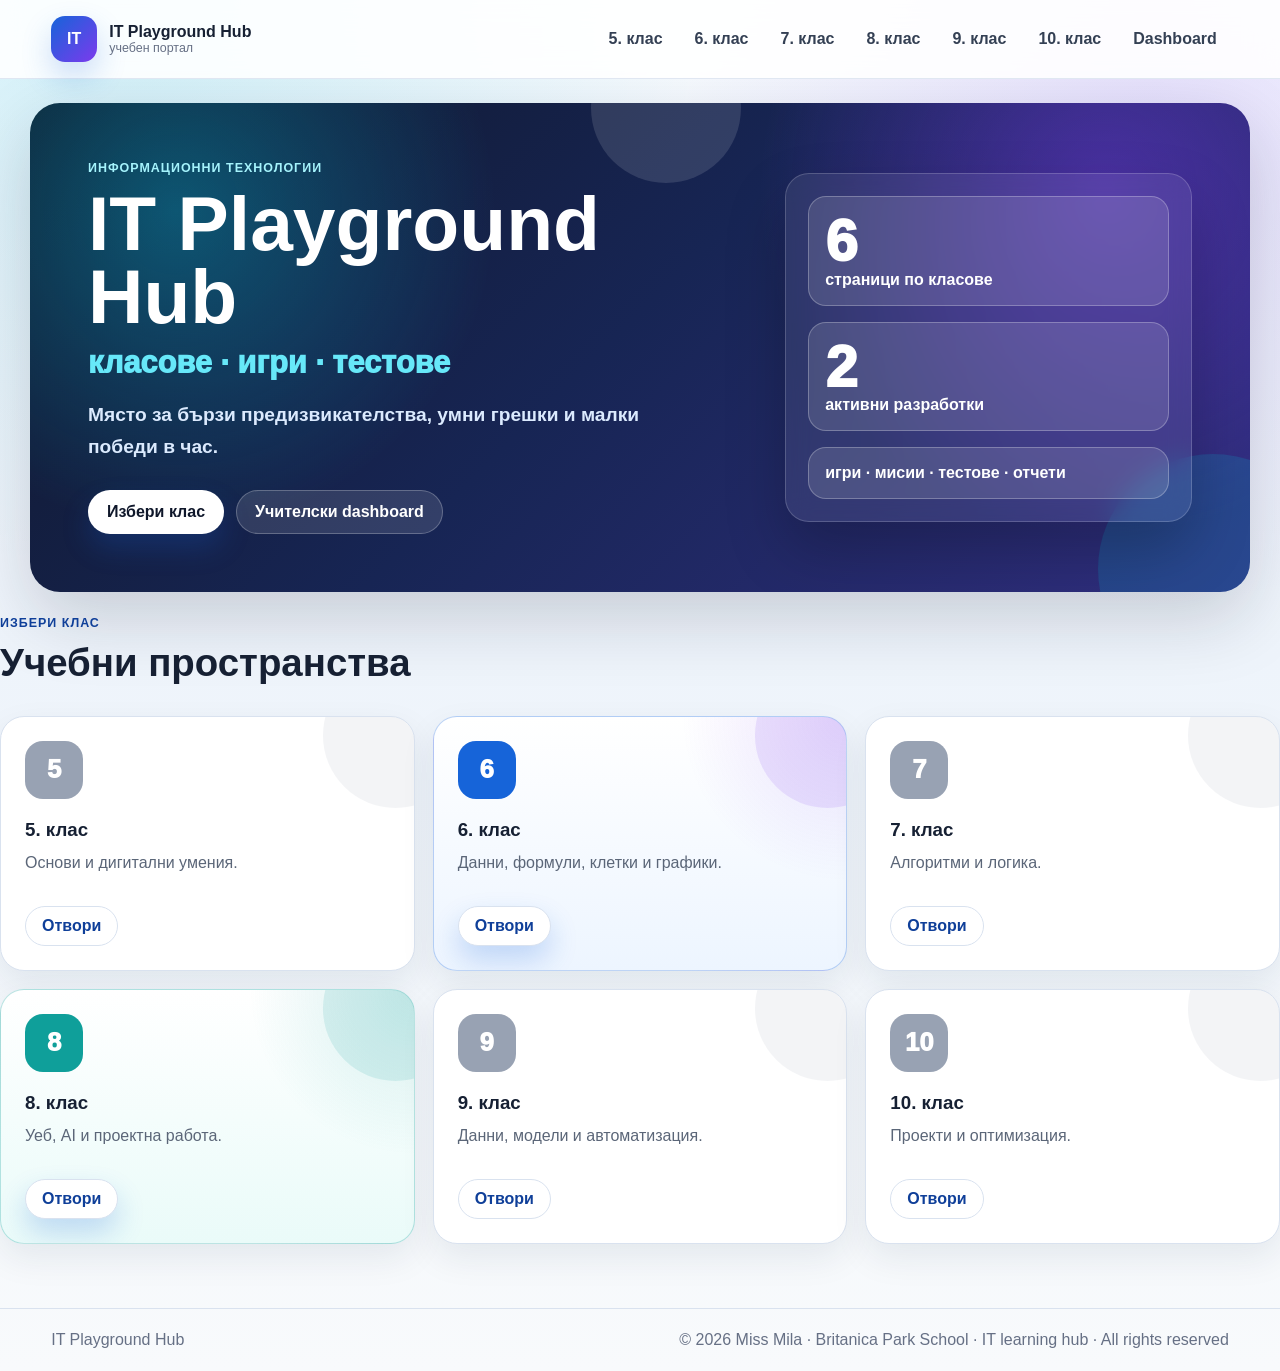
==== index.html @ 0c48a941 "Initial upload local files to git Uploading the first batch of files to the website, so it could go " ====
<!doctype html>
<html lang="bg">
<head>
  <meta charset="utf-8">
  <meta name="viewport" content="width=device-width, initial-scale=1">
  <title>IT Playground Hub</title>
  <link rel="stylesheet" href="styles.css">
</head>
<body>
  <header class="site-header">
    <a class="brand" href="index.html" aria-label="IT Playground Hub начало">
      <span class="brand-mark">IT</span>
      <span>
        <strong>IT Playground Hub</strong>
        <small>учебен портал</small>
      </span>
    </a>

    <button class="nav-toggle" type="button" aria-expanded="false" aria-controls="main-nav">
      Меню
    </button>

    <nav class="main-nav" id="main-nav" aria-label="Основна навигация">
      <a href="grade-5.html">5. клас</a>
      <a href="grade-6.html">6. клас</a>
      <a href="grade-7.html">7. клас</a>
      <a href="grade-8.html">8. клас</a>
      <a href="grade-9.html">9. клас</a>
      <a href="grade-10.html">10. клас</a>
      <a href="dashboard.html">Dashboard</a>
    </nav>
  </header>

  <main>
    <section class="hero">
      <div class="hero-copy">
        <p class="eyebrow">Информационни технологии</p>
        <h1>IT Playground Hub</h1>
        <p class="hero-subtitle">класове · игри · тестове</p>
        <p class="hero-text">
          Място за бързи предизвикателства, умни грешки и малки победи в час.
        </p>
        <div class="hero-actions">
          <a class="button primary" href="#classes">Избери клас</a>
          <a class="button secondary" href="dashboard.html">Учителски dashboard</a>
        </div>
      </div>
      <div class="hero-panel" aria-label="Акценти">
        <div class="metric-card">
          <span class="metric-value">6</span>
          <span class="metric-label">страници по класове</span>
        </div>
        <div class="metric-card accent">
          <span class="metric-value">2</span>
          <span class="metric-label">активни разработки</span>
        </div>
        <div class="status-strip">игри · мисии · тестове · отчети</div>
      </div>
    </section>

    <section class="section" id="classes">
      <div class="section-heading">
        <p class="eyebrow">Избери клас</p>
        <h2>Учебни пространства</h2>
      </div>

      <div class="class-grid">
        <article class="class-card muted">
          <span class="class-number">5</span>
          <h3>5. клас</h3>
          <p>Основи и дигитални умения.</p>
          <a class="button compact" href="grade-5.html">Отвори</a>
        </article>

        <article class="class-card live">
          <span class="class-number">6</span>
          <h3>6. клас</h3>
          <p>Данни, формули, клетки и графики.</p>
          <a class="button compact primary" href="grade-6.html">Отвори</a>
        </article>

        <article class="class-card muted">
          <span class="class-number">7</span>
          <h3>7. клас</h3>
          <p>Алгоритми и логика.</p>
          <a class="button compact" href="grade-7.html">Отвори</a>
        </article>

        <article class="class-card live teal">
          <span class="class-number">8</span>
          <h3>8. клас</h3>
          <p>Уеб, AI и проектна работа.</p>
          <a class="button compact primary" href="grade-8.html">Отвори</a>
        </article>

        <article class="class-card muted">
          <span class="class-number">9</span>
          <h3>9. клас</h3>
          <p>Данни, модели и автоматизация.</p>
          <a class="button compact" href="grade-9.html">Отвори</a>
        </article>

        <article class="class-card muted">
          <span class="class-number">10</span>
          <h3>10. клас</h3>
          <p>Проекти и оптимизация.</p>
          <a class="button compact" href="grade-10.html">Отвори</a>
        </article>
      </div>
    </section>
  </main>

  <footer class="site-footer">
    <span>IT Playground Hub</span>
    <span>© 2026 Miss Mila · Britanica Park School · IT learning hub · All rights reserved</span>
  </footer>

  <script src="script.js"></script>
</body>
</html>
---- styles.css ----
:root {
  color-scheme: light;
  --ink: #162033;
  --muted: #667085;
  --soft: #f4f7fb;
  --panel: #ffffff;
  --line: #d9e2ef;
  --blue: #1664d9;
  --blue-dark: #0f3f99;
  --teal: #0f9f9a;
  --rose: #d83f6a;
  --amber: #f2a31b;
  --violet: #7c3aed;
  --cyan: #06b6d4;
  --dark: #0f172a;
  --shadow: 0 18px 55px rgba(18, 32, 58, 0.13);
  --lift-shadow: 0 26px 70px rgba(15, 23, 42, 0.18);
  font-family: Inter, "Segoe UI", Arial, sans-serif;
}

* {
  box-sizing: border-box;
}

body {
  margin: 0;
  color: var(--ink);
  background:
    radial-gradient(circle at 10% 0%, rgba(6, 182, 212, 0.16), transparent 32%),
    radial-gradient(circle at 90% 10%, rgba(124, 58, 237, 0.14), transparent 28%),
    linear-gradient(180deg, #f7fbff 0%, #eef4fb 48%, #f8fafc 100%);
}

a {
  color: inherit;
}

.site-header {
  position: sticky;
  top: 0;
  z-index: 10;
  display: flex;
  align-items: center;
  justify-content: space-between;
  gap: 24px;
  padding: 16px clamp(18px, 4vw, 54px);
  background: rgba(255, 255, 255, 0.88);
  border-bottom: 1px solid rgba(217, 226, 239, 0.8);
  backdrop-filter: blur(16px);
}

.brand {
  display: inline-flex;
  align-items: center;
  gap: 12px;
  text-decoration: none;
}

.brand-mark {
  display: grid;
  width: 46px;
  height: 46px;
  place-items: center;
  border-radius: 14px;
  color: #fff;
  font-weight: 900;
  letter-spacing: 0;
  background: linear-gradient(135deg, var(--blue), var(--violet));
  box-shadow: 0 14px 30px rgba(22, 100, 217, 0.22);
  transition: transform 180ms ease, box-shadow 180ms ease;
}

.brand:hover .brand-mark {
  transform: rotate(-3deg) scale(1.04);
  box-shadow: 0 18px 38px rgba(22, 100, 217, 0.3);
}

.brand strong,
.brand small {
  display: block;
}

.brand strong {
  font-size: 1rem;
}

.brand small {
  color: var(--muted);
  font-size: 0.78rem;
}

.main-nav {
  display: flex;
  align-items: center;
  gap: 8px;
  flex-wrap: wrap;
}

.main-nav a {
  padding: 10px 12px;
  border-radius: 999px;
  color: #344054;
  font-weight: 700;
  text-decoration: none;
  transition: color 160ms ease, background 160ms ease, transform 160ms ease;
}

.main-nav a:hover,
.main-nav a:focus-visible {
  color: var(--blue-dark);
  background: #eaf2ff;
  outline: none;
  transform: translateY(-1px);
}

.nav-toggle {
  display: none;
  border: 0;
  border-radius: 999px;
  padding: 10px 14px;
  color: #fff;
  background: var(--blue);
  font-weight: 800;
}

.hero,
.page-shell {
  width: min(1160px, calc(100% - 32px));
  margin: 0 auto;
}

.hero {
  position: relative;
  display: grid;
  grid-template-columns: minmax(0, 1.1fr) minmax(320px, 0.7fr);
  gap: clamp(24px, 5vw, 58px);
  align-items: center;
  width: min(1220px, calc(100% - 32px));
  margin-top: 24px;
  padding: clamp(30px, 5vw, 58px);
  overflow: hidden;
  border-radius: 30px;
  color: #fff;
  background:
    radial-gradient(circle at 12% 22%, rgba(6, 182, 212, 0.38), transparent 28%),
    radial-gradient(circle at 88% 18%, rgba(124, 58, 237, 0.45), transparent 30%),
    linear-gradient(135deg, #0f172a 0%, #172554 48%, #312e81 100%);
  box-shadow: var(--lift-shadow);
}

.hero::before,
.hero::after {
  content: "";
  position: absolute;
  border-radius: 999px;
  pointer-events: none;
}

.hero::before {
  width: 230px;
  height: 230px;
  right: -78px;
  bottom: -92px;
  background: rgba(6, 182, 212, 0.18);
}

.hero::after {
  width: 150px;
  height: 150px;
  left: 46%;
  top: -70px;
  background: rgba(255, 255, 255, 0.12);
}

.hero > * {
  position: relative;
  z-index: 1;
}

.eyebrow {
  margin: 0 0 12px;
  color: var(--blue-dark);
  font-size: 0.78rem;
  font-weight: 900;
  letter-spacing: 0.08em;
  text-transform: uppercase;
}

.hero .eyebrow {
  color: #a5f3fc;
}

h1,
h2,
h3,
p {
  margin-top: 0;
}

h1 {
  max-width: 850px;
  margin-bottom: 18px;
  font-size: clamp(2.45rem, 6vw, 4.8rem);
  line-height: 0.95;
  letter-spacing: 0;
}

.hero h1 {
  margin-bottom: 12px;
  text-wrap: balance;
}

.hero-subtitle {
  margin: 0 0 18px;
  color: #67e8f9;
  font-size: clamp(1.2rem, 2.4vw, 2rem);
  font-weight: 950;
}

h2 {
  font-size: clamp(1.8rem, 3vw, 2.6rem);
  line-height: 1.08;
}

.hero-text,
.page-hero p {
  max-width: 720px;
  color: #475467;
  font-size: clamp(1.05rem, 1.5vw, 1.24rem);
  line-height: 1.65;
}

.hero .hero-text {
  max-width: 620px;
  color: #dbeafe;
  font-weight: 700;
}

.hero-actions {
  display: flex;
  gap: 12px;
  flex-wrap: wrap;
  margin-top: 28px;
}

.button {
  display: inline-flex;
  min-height: 44px;
  align-items: center;
  justify-content: center;
  border: 1px solid transparent;
  border-radius: 999px;
  padding: 12px 18px;
  font-weight: 900;
  text-decoration: none;
  transition: transform 160ms ease, box-shadow 160ms ease, border-color 160ms ease, background 160ms ease;
}

.button:hover,
.button:focus-visible {
  transform: translateY(-2px);
  box-shadow: 0 18px 36px rgba(15, 23, 42, 0.18);
  outline: none;
}

.button.primary {
  color: #fff;
  background: linear-gradient(135deg, var(--blue), var(--violet));
  box-shadow: 0 14px 28px rgba(22, 100, 217, 0.22);
}

.hero .button.primary {
  color: var(--dark);
  background: #fff;
}

.button.secondary,
.button.compact {
  color: var(--blue-dark);
  background: #fff;
  border-color: var(--line);
}

.hero .button.secondary {
  color: #fff;
  background: rgba(255, 255, 255, 0.12);
  border-color: rgba(255, 255, 255, 0.24);
}

.button.compact {
  min-height: 40px;
  padding: 10px 16px;
}

.hero-panel {
  display: grid;
  gap: 16px;
  min-height: 320px;
  align-content: center;
  padding: 22px;
  border-radius: 24px;
  color: #fff;
  background:
    linear-gradient(rgba(255, 255, 255, 0.08), rgba(255, 255, 255, 0.08));
  border: 1px solid rgba(255, 255, 255, 0.18);
  box-shadow: 0 28px 60px rgba(0, 0, 0, 0.22);
  backdrop-filter: blur(12px);
}

.metric-card,
.status-strip {
  border: 1px solid rgba(255, 255, 255, 0.26);
  border-radius: 18px;
  padding: 16px;
  background: rgba(255, 255, 255, 0.12);
  transition: transform 180ms ease, background 180ms ease;
}

.metric-card:hover,
.status-strip:hover {
  transform: translateY(-3px);
  background: rgba(255, 255, 255, 0.17);
}

.metric-value,
.metric-label {
  display: block;
}

.metric-value {
  font-size: 3.6rem;
  line-height: 1;
  font-weight: 950;
}

.metric-label,
.status-strip {
  font-weight: 800;
}

.section {
  padding: 24px 0 64px;
}

.section-heading {
  margin-bottom: 22px;
}

.class-grid,
.activity-grid,
.dashboard-grid {
  display: grid;
  grid-template-columns: repeat(3, minmax(0, 1fr));
  gap: 18px;
}

.class-card,
.activity-card,
.dashboard-card,
.construction {
  position: relative;
  overflow: hidden;
  border: 1px solid var(--line);
  border-radius: 24px;
  padding: 24px;
  background: var(--panel);
  box-shadow: 0 14px 35px rgba(18, 32, 58, 0.08);
  transition: transform 180ms ease, box-shadow 180ms ease, border-color 180ms ease;
}

.class-card::after,
.activity-card::after,
.dashboard-card::after {
  content: "";
  position: absolute;
  top: -54px;
  right: -54px;
  width: 145px;
  height: 145px;
  border-radius: 999px;
  background: var(--card-accent, var(--blue));
  opacity: 0.12;
  transition: transform 220ms ease, opacity 220ms ease;
}

.class-card > *,
.activity-card > *,
.dashboard-card > * {
  position: relative;
  z-index: 1;
}

.class-card:hover,
.activity-card:hover,
.dashboard-card:hover {
  transform: translateY(-5px);
  border-color: rgba(22, 100, 217, 0.28);
  box-shadow: var(--lift-shadow);
}

.class-card:hover::after,
.activity-card:hover::after,
.dashboard-card:hover::after {
  transform: scale(1.18);
  opacity: 0.18;
}

.class-card {
  min-height: 255px;
  display: flex;
  flex-direction: column;
  align-items: flex-start;
}

.class-card h3,
.activity-card h2,
.dashboard-card h2 {
  margin-bottom: 10px;
}

.class-card p,
.activity-card p,
.dashboard-card p,
.construction p {
  color: #5b6678;
  line-height: 1.55;
}

.class-card .button {
  margin-top: auto;
}

.class-number {
  display: grid;
  width: 58px;
  height: 58px;
  place-items: center;
  margin-bottom: 20px;
  border-radius: 18px;
  color: #fff;
  font-size: 1.6rem;
  font-weight: 950;
  background: var(--blue);
}

.class-card.live {
  --card-accent: var(--violet);
  border-color: rgba(22, 100, 217, 0.28);
  background:
    radial-gradient(circle at 100% 0%, rgba(124, 58, 237, 0.15), transparent 34%),
    linear-gradient(180deg, #ffffff 0%, #edf5ff 100%);
}

.class-card.live.teal {
  --card-accent: var(--teal);
  border-color: rgba(15, 159, 154, 0.28);
  background:
    radial-gradient(circle at 100% 0%, rgba(15, 159, 154, 0.17), transparent 34%),
    linear-gradient(180deg, #ffffff 0%, #eafbf9 100%);
}

.class-card.live.teal .class-number {
  background: var(--teal);
}

.class-card.muted .class-number {
  background: #98a2b3;
}

.class-card.muted {
  --card-accent: #98a2b3;
}

.page-shell {
  padding: 32px 0 64px;
}

.page-hero {
  position: relative;
  overflow: hidden;
  padding: clamp(34px, 6vw, 68px);
  border-radius: 34px;
  color: #fff;
  background:
    radial-gradient(circle at 20% 15%, rgba(255, 255, 255, 0.36), transparent 30%),
    linear-gradient(135deg, #123a8f, #1664d9 55%, #0f9f9a);
  box-shadow: var(--shadow);
}

.page-hero::after {
  content: "";
  position: absolute;
  right: -80px;
  bottom: -100px;
  width: 260px;
  height: 260px;
  border-radius: 999px;
  background: rgba(255, 255, 255, 0.14);
}

.page-hero > * {
  position: relative;
  z-index: 1;
}

.page-hero.small {
  background:
    radial-gradient(circle at top right, rgba(255, 255, 255, 0.34), transparent 32%),
    linear-gradient(135deg, #28364f, #667085);
}

.page-hero.grade-six {
  background:
    radial-gradient(circle at 18% 18%, rgba(255, 255, 255, 0.38), transparent 30%),
    linear-gradient(135deg, #123a8f 0%, #1664d9 50%, #d83f6a 100%);
}

.page-hero.grade-eight {
  background:
    radial-gradient(circle at 18% 18%, rgba(255, 255, 255, 0.38), transparent 30%),
    linear-gradient(135deg, #0b716e 0%, #0f9f9a 52%, #f2a31b 100%);
}

.dashboard-hero {
  background:
    radial-gradient(circle at 24% 12%, rgba(255, 255, 255, 0.36), transparent 30%),
    linear-gradient(135deg, #182033, #123a8f 62%, #1664d9);
}

.page-hero .eyebrow,
.page-hero p {
  color: rgba(255, 255, 255, 0.86);
}

.activity-grid,
.dashboard-grid {
  margin-top: 22px;
  grid-template-columns: repeat(2, minmax(0, 1fr));
}

.activity-card.featured {
  --card-accent: var(--violet);
  border-color: rgba(22, 100, 217, 0.26);
  background:
    radial-gradient(circle at 100% 0%, rgba(124, 58, 237, 0.14), transparent 34%),
    linear-gradient(180deg, #ffffff 0%, #edf5ff 100%);
}

.activity-card.featured.teal {
  --card-accent: var(--teal);
  border-color: rgba(15, 159, 154, 0.26);
  background:
    radial-gradient(circle at 100% 0%, rgba(15, 159, 154, 0.14), transparent 34%),
    linear-gradient(180deg, #ffffff 0%, #e9fbf8 100%);
}

.activity-card:not(.featured),
.dashboard-card {
  --card-accent: var(--amber);
}

.tag {
  display: inline-flex;
  margin-bottom: 16px;
  border-radius: 999px;
  padding: 7px 11px;
  color: #fff;
  background: var(--blue);
  font-size: 0.78rem;
  font-weight: 900;
  box-shadow: 0 10px 22px rgba(22, 100, 217, 0.15);
}

.tag.planned {
  color: #7a4d00;
  background: #fff1ce;
}

.construction {
  margin-top: 22px;
  text-align: center;
}

.construction span {
  display: inline-flex;
  margin-bottom: 16px;
  border-radius: 999px;
  padding: 8px 12px;
  color: #344054;
  background: #eef2f7;
  font-weight: 900;
}

.clean-list {
  margin: 0;
  padding-left: 20px;
  color: #475467;
  line-height: 1.8;
}

.lock-badge {
  display: inline-flex;
  margin-bottom: 14px;
  border-radius: 999px;
  padding: 7px 11px;
  color: #7a4d00;
  background: #fff1ce;
  font-size: 0.78rem;
  font-weight: 900;
}

.locked-card {
  --card-accent: var(--rose);
}

.unlock-form {
  display: grid;
  gap: 10px;
  margin-top: 18px;
}

.unlock-form label {
  color: #344054;
  font-weight: 900;
}

.unlock-row {
  display: grid;
  grid-template-columns: minmax(0, 1fr) auto;
  gap: 10px;
}

.unlock-row input {
  min-height: 44px;
  width: 100%;
  border: 1px solid var(--line);
  border-radius: 999px;
  padding: 0 16px;
  color: var(--ink);
  background: #fff;
  font: inherit;
  font-weight: 700;
  outline: none;
  transition: border-color 160ms ease, box-shadow 160ms ease;
}

.unlock-row input:focus {
  border-color: rgba(22, 100, 217, 0.5);
  box-shadow: 0 0 0 4px rgba(22, 100, 217, 0.12);
}

.unlock-message {
  min-height: 22px;
  margin: 0;
  color: var(--rose);
  font-weight: 800;
}

.unlock-message.success {
  color: #067647;
}

.protected-content {
  margin-top: 18px;
  padding-top: 18px;
  border-top: 1px solid var(--line);
}

.resource-list {
  display: grid;
  gap: 12px;
}

.resource-link {
  display: grid;
  gap: 4px;
  border: 1px solid var(--line);
  border-radius: 16px;
  padding: 16px;
  color: var(--ink);
  background:
    radial-gradient(circle at top right, rgba(216, 63, 106, 0.12), transparent 34%),
    #fff;
  text-decoration: none;
  transition: transform 160ms ease, box-shadow 160ms ease, border-color 160ms ease;
}

.resource-link:hover,
.resource-link:focus-visible {
  transform: translateY(-2px);
  border-color: rgba(216, 63, 106, 0.34);
  box-shadow: 0 16px 34px rgba(18, 32, 58, 0.12);
  outline: none;
}

.resource-link span {
  color: var(--muted);
  font-size: 0.86rem;
  font-weight: 800;
}

.resource-link strong {
  font-size: 1.05rem;
}

.class-link-grid {
  display: grid;
  grid-template-columns: repeat(3, minmax(0, 1fr));
  gap: 10px;
}

.class-link-grid a {
  display: inline-flex;
  min-height: 42px;
  align-items: center;
  justify-content: center;
  border: 1px solid var(--line);
  border-radius: 999px;
  color: var(--blue-dark);
  background: #fff;
  font-weight: 900;
  text-decoration: none;
  transition: transform 160ms ease, box-shadow 160ms ease, background 160ms ease;
}

.class-link-grid a:hover,
.class-link-grid a:focus-visible {
  transform: translateY(-2px);
  background: #eaf2ff;
  box-shadow: 0 12px 24px rgba(18, 32, 58, 0.1);
  outline: none;
}

.site-footer {
  display: flex;
  justify-content: space-between;
  gap: 18px;
  padding: 22px clamp(18px, 4vw, 54px);
  color: #667085;
  border-top: 1px solid var(--line);
}

.reveal {
  opacity: 0;
  transform: translateY(14px);
}

.reveal.is-visible {
  opacity: 1;
  transform: translateY(0);
  transition: opacity 520ms ease, transform 520ms ease;
}

@media (prefers-reduced-motion: reduce) {
  *,
  *::before,
  *::after {
    scroll-behavior: auto !important;
    transition-duration: 0.01ms !important;
    animation-duration: 0.01ms !important;
  }

  .reveal {
    opacity: 1;
    transform: none;
  }
}

@media (max-width: 860px) {
  .site-header {
    align-items: flex-start;
    flex-wrap: wrap;
  }

  .nav-toggle {
    display: inline-flex;
  }

  .main-nav {
    display: none;
    width: 100%;
    padding-top: 10px;
  }

  .main-nav.is-open {
    display: flex;
  }

  .hero {
    grid-template-columns: 1fr;
    padding: 32px 22px;
  }

  .hero-panel {
    min-height: 300px;
  }

  .class-grid,
  .activity-grid,
  .dashboard-grid {
    grid-template-columns: 1fr;
  }

  .page-hero {
    border-radius: 26px;
  }

  .site-footer {
    flex-direction: column;
  }
}

@media (max-width: 520px) {
  .brand strong {
    font-size: 0.94rem;
  }

  .hero,
  .page-shell {
    width: min(100% - 20px, 1160px);
  }

  .hero-actions,
  .button {
    width: 100%;
  }

  .unlock-row {
    grid-template-columns: 1fr;
  }

  .class-link-grid {
    grid-template-columns: repeat(2, minmax(0, 1fr));
  }

  .page-hero,
  .class-card,
  .activity-card,
  .dashboard-card,
  .construction {
    border-radius: 20px;
    padding: 20px;
  }
}
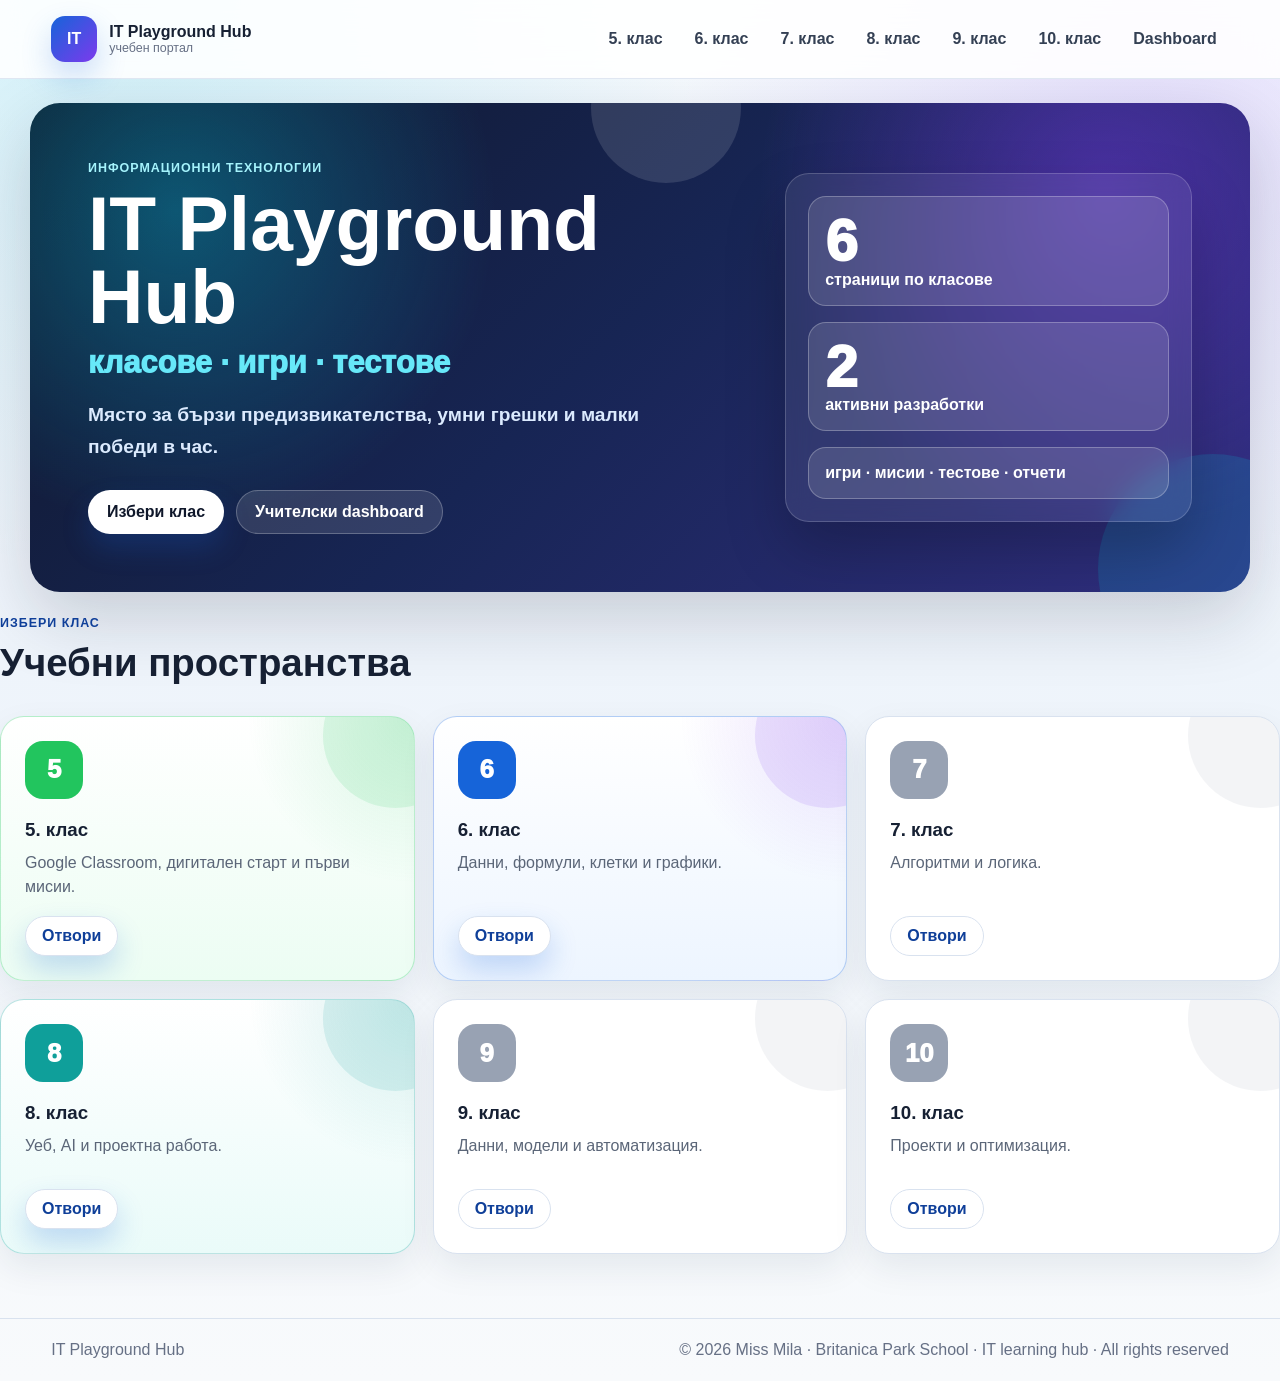
==== commit 015adff2: "Added 5th grade page, game and dashboard changes." ====
--- a/index.html
+++ b/index.html
@@ -65,11 +65,11 @@
       </div>
 
       <div class="class-grid">
-        <article class="class-card muted">
+        <article class="class-card live green">
           <span class="class-number">5</span>
           <h3>5. клас</h3>
-          <p>Основи и дигитални умения.</p>
-          <a class="button compact" href="grade-5.html">Отвори</a>
+          <p>Google Classroom, дигитален старт и първи мисии.</p>
+          <a class="button compact primary" href="grade-5.html">Отвори</a>
         </article>
 
         <article class="class-card live">
--- a/styles.css
+++ b/styles.css
@@ -463,6 +463,18 @@
   background: var(--teal);
 }
 
+.class-card.live.green {
+  --card-accent: #22c55e;
+  border-color: rgba(34, 197, 94, 0.28);
+  background:
+    radial-gradient(circle at 100% 0%, rgba(34, 197, 94, 0.17), transparent 34%),
+    linear-gradient(180deg, #ffffff 0%, #ecfdf3 100%);
+}
+
+.class-card.live.green .class-number {
+  background: #22c55e;
+}
+
 .class-card.muted .class-number {
   background: #98a2b3;
 }
@@ -515,6 +527,12 @@
     linear-gradient(135deg, #123a8f 0%, #1664d9 50%, #d83f6a 100%);
 }
 
+.page-hero.grade-five {
+  background:
+    radial-gradient(circle at 18% 18%, rgba(255, 255, 255, 0.38), transparent 30%),
+    linear-gradient(135deg, #14532d 0%, #22c55e 52%, #f2a31b 100%);
+}
+
 .page-hero.grade-eight {
   background:
     radial-gradient(circle at 18% 18%, rgba(255, 255, 255, 0.38), transparent 30%),
@@ -552,6 +570,14 @@
   background:
     radial-gradient(circle at 100% 0%, rgba(15, 159, 154, 0.14), transparent 34%),
     linear-gradient(180deg, #ffffff 0%, #e9fbf8 100%);
+}
+
+.activity-card.featured.green {
+  --card-accent: #22c55e;
+  border-color: rgba(34, 197, 94, 0.26);
+  background:
+    radial-gradient(circle at 100% 0%, rgba(34, 197, 94, 0.14), transparent 34%),
+    linear-gradient(180deg, #ffffff 0%, #ecfdf3 100%);
 }
 
 .activity-card:not(.featured),
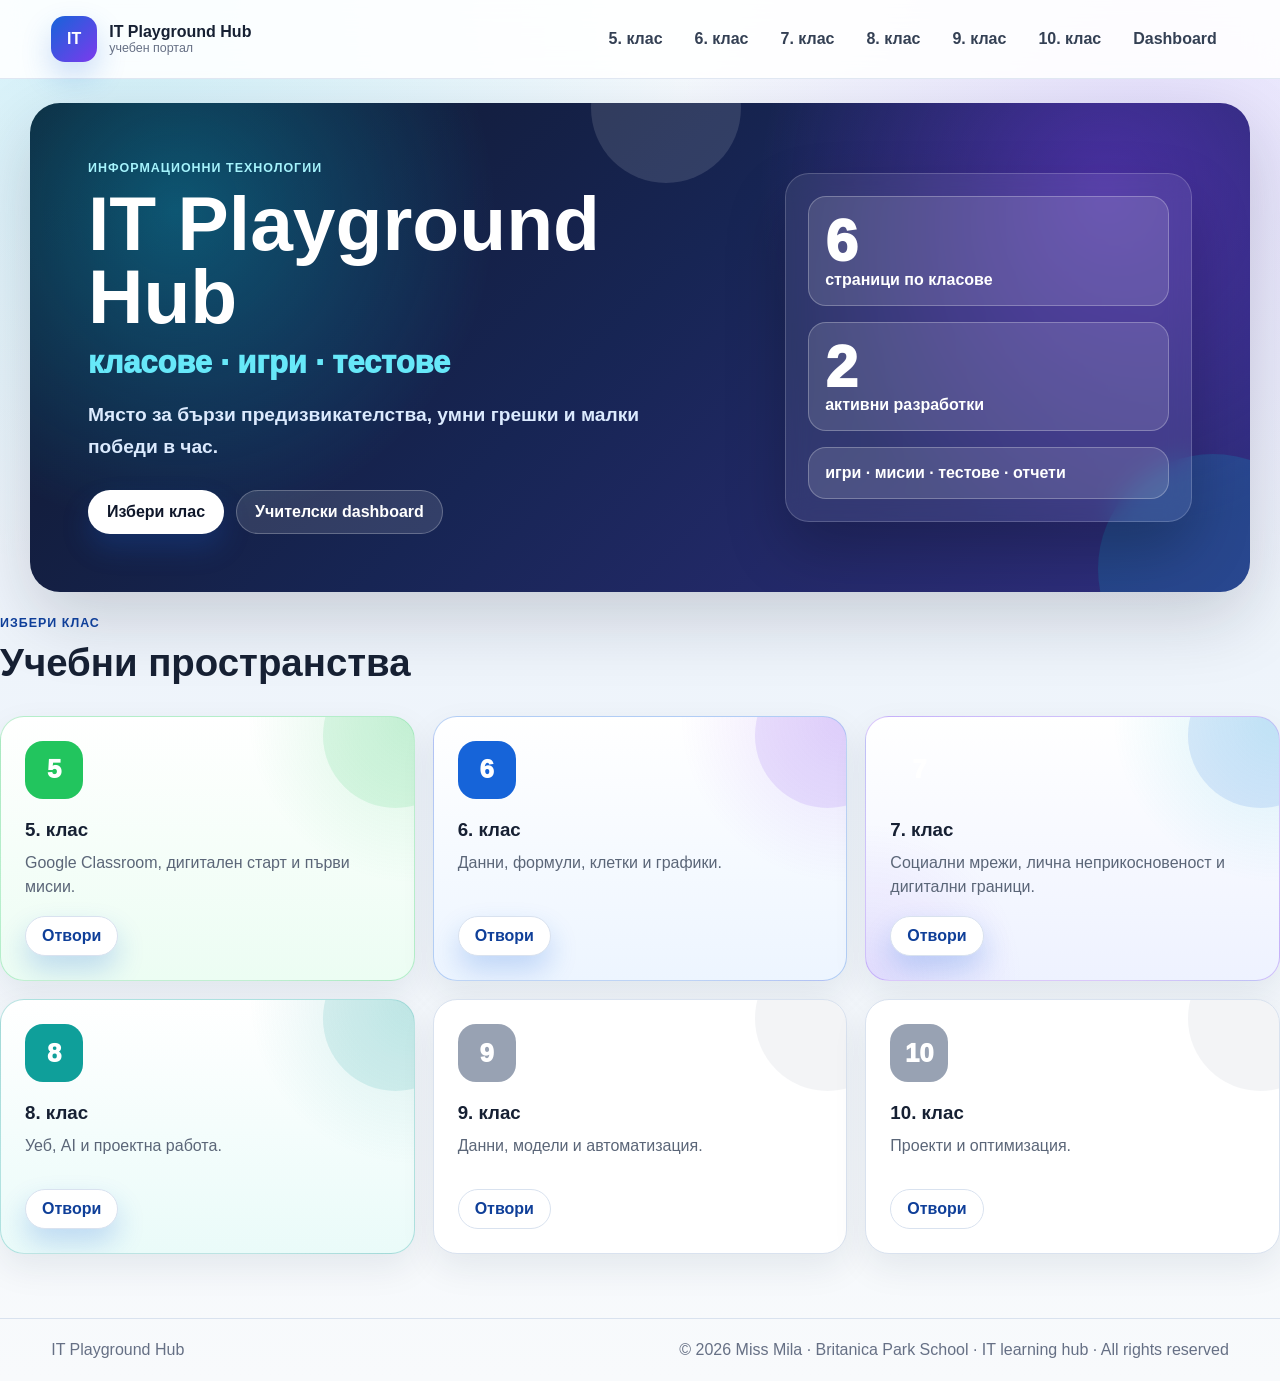
==== commit b0abdd6e: "Add files via upload" ====
--- a/index.html
+++ b/index.html
@@ -79,11 +79,11 @@
           <a class="button compact primary" href="grade-6.html">Отвори</a>
         </article>
 
-        <article class="class-card muted">
+        <article class="class-card live cyber">
           <span class="class-number">7</span>
           <h3>7. клас</h3>
-          <p>Алгоритми и логика.</p>
-          <a class="button compact" href="grade-7.html">Отвори</a>
+          <p>Социални мрежи, лична неприкосновеност и дигитални граници.</p>
+          <a class="button compact primary" href="grade-7.html">Отвори</a>
         </article>
 
         <article class="class-card live teal">
--- a/styles.css
+++ b/styles.css
@@ -475,6 +475,19 @@
   background: #22c55e;
 }
 
+.class-card.live.cyber {
+  --card-accent: var(--purple);
+  border-color: rgba(124, 58, 237, 0.28);
+  background:
+    radial-gradient(circle at 100% 0%, rgba(6, 182, 212, 0.16), transparent 34%),
+    radial-gradient(circle at 0% 100%, rgba(124, 58, 237, 0.12), transparent 32%),
+    linear-gradient(180deg, #ffffff 0%, #eef2ff 100%);
+}
+
+.class-card.live.cyber .class-number {
+  background: linear-gradient(135deg, var(--blue), var(--purple));
+}
+
 .class-card.muted .class-number {
   background: #98a2b3;
 }
@@ -527,6 +540,13 @@
     linear-gradient(135deg, #123a8f 0%, #1664d9 50%, #d83f6a 100%);
 }
 
+.page-hero.grade-seven {
+  background:
+    radial-gradient(circle at 18% 18%, rgba(34, 211, 238, 0.36), transparent 30%),
+    radial-gradient(circle at 86% 18%, rgba(168, 85, 247, 0.34), transparent 28%),
+    linear-gradient(135deg, #050816 0%, #172554 52%, #581c87 100%);
+}
+
 .page-hero.grade-five {
   background:
     radial-gradient(circle at 18% 18%, rgba(255, 255, 255, 0.38), transparent 30%),
@@ -578,6 +598,15 @@
   background:
     radial-gradient(circle at 100% 0%, rgba(34, 197, 94, 0.14), transparent 34%),
     linear-gradient(180deg, #ffffff 0%, #ecfdf3 100%);
+}
+
+.activity-card.featured.cyber {
+  --card-accent: var(--cyan);
+  border-color: rgba(124, 58, 237, 0.28);
+  background:
+    radial-gradient(circle at 100% 0%, rgba(6, 182, 212, 0.18), transparent 34%),
+    radial-gradient(circle at 0% 100%, rgba(124, 58, 237, 0.14), transparent 32%),
+    linear-gradient(180deg, #ffffff 0%, #eef2ff 100%);
 }
 
 .activity-card:not(.featured),
